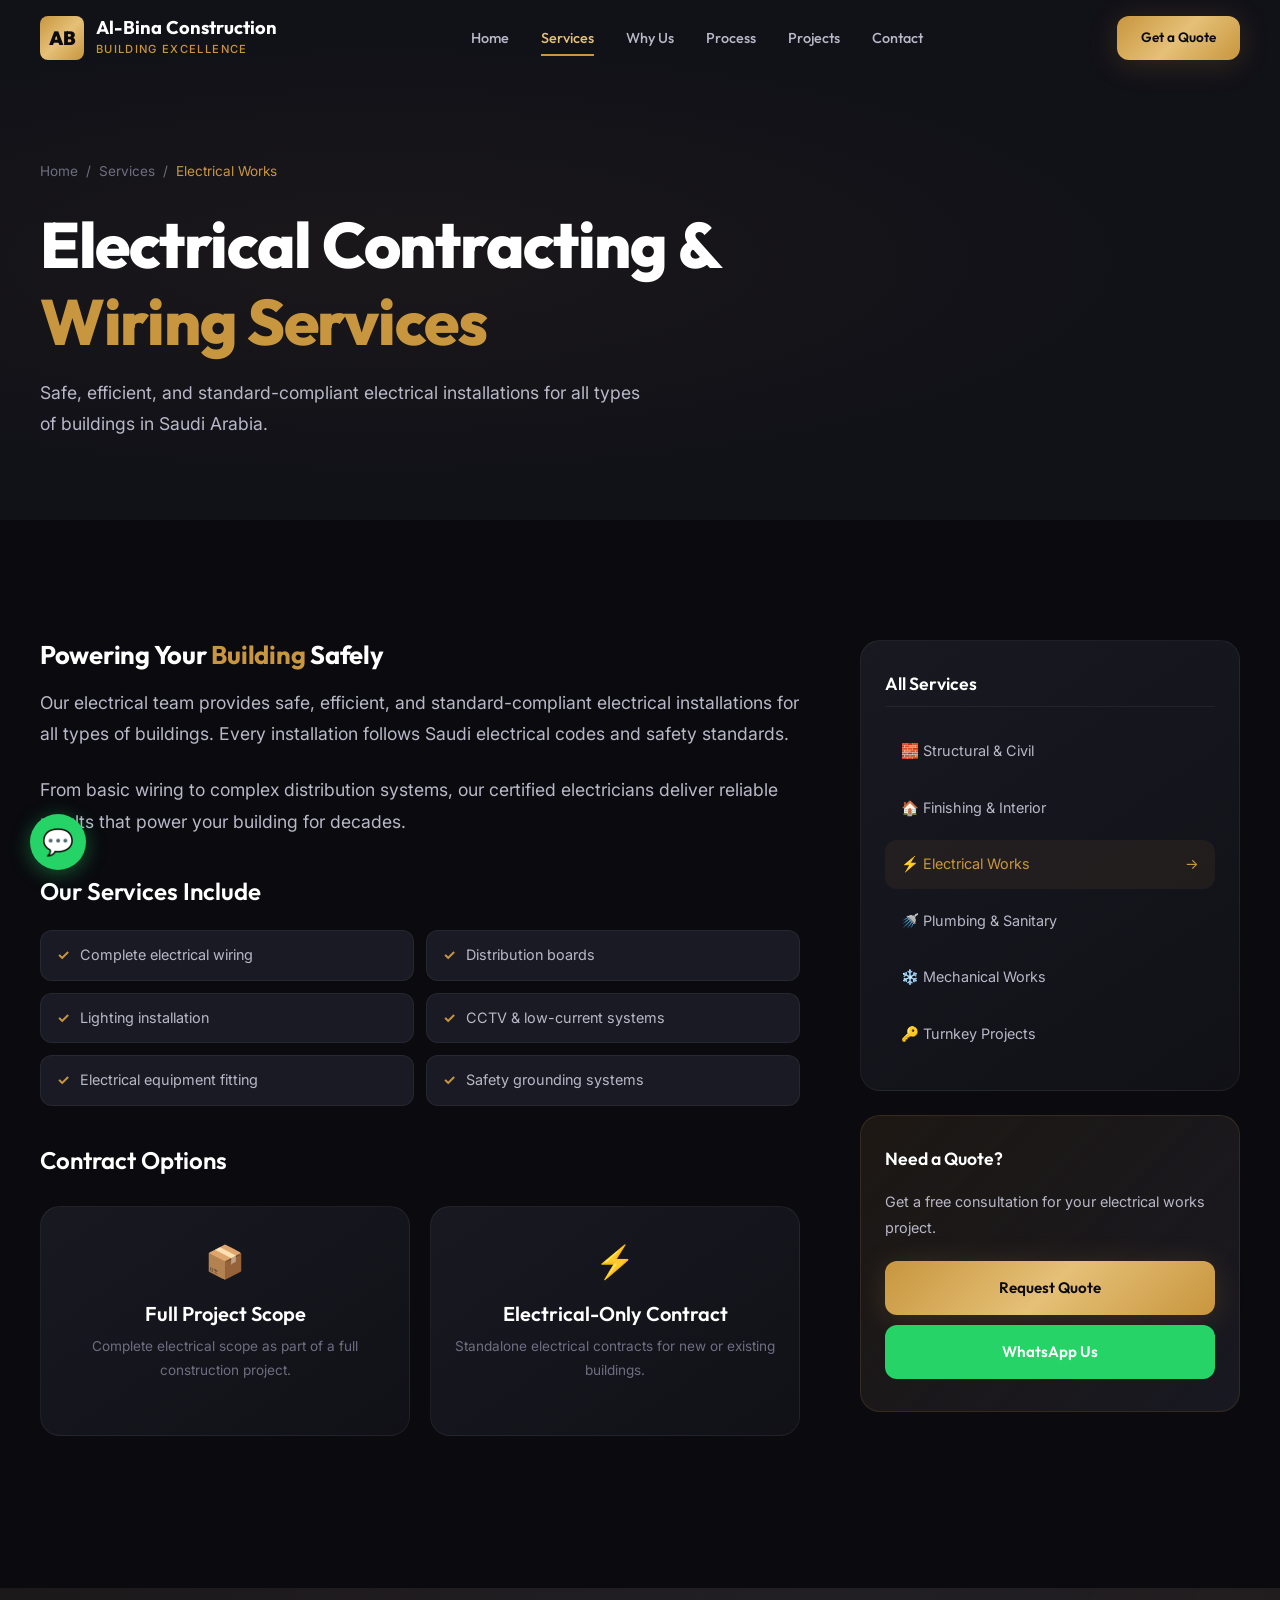
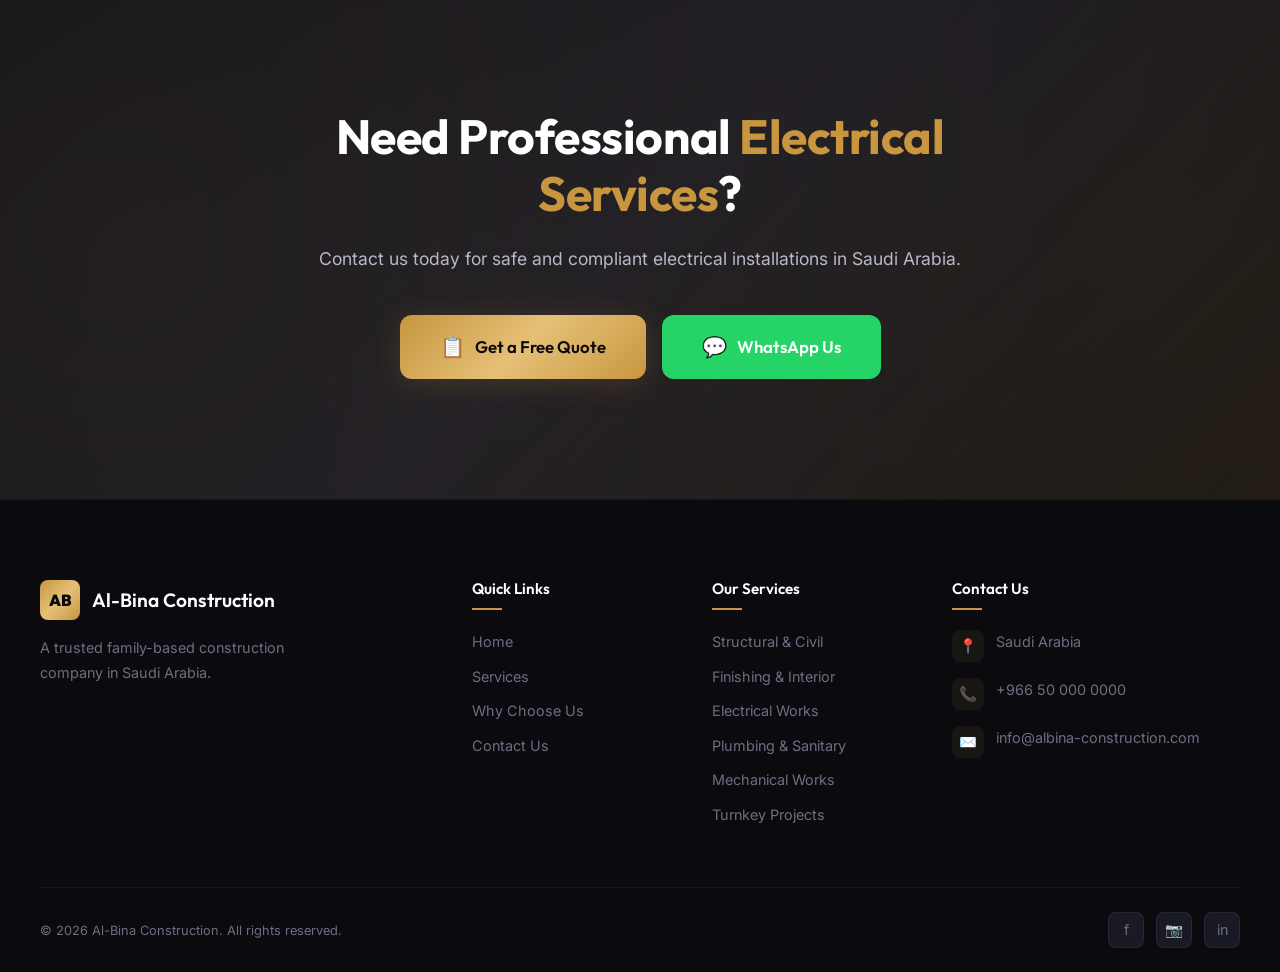
==== service-electrical.html @ f50bc5f5 "Initial commit: Al-Bina Construction website - Complete construction company website with landing pa" ====
<!DOCTYPE html>
<html lang="en">
<head>
  <meta charset="UTF-8">
  <meta name="viewport" content="width=device-width, initial-scale=1.0">
  <meta name="description" content="Professional electrical contracting and wiring services in Saudi Arabia — complete wiring, distribution boards, lighting, CCTV, and electrical equipment installation.">
  <title>Electrical Works | Al-Bina Construction — Saudi Arabia</title>
  <link rel="icon" type="image/svg+xml" href="data:image/svg+xml,%3Csvg xmlns='http://www.w3.org/2000/svg' viewBox='0 0 100 100'%3E%3Crect width='100' height='100' rx='20' fill='%23C8963E'/%3E%3Ctext x='50' y='68' font-family='Arial' font-size='55' font-weight='bold' text-anchor='middle' fill='%230A0A0F'%3EAB%3C/text%3E%3C/svg%3E">
  <link rel="stylesheet" href="css/style.css">
  <link rel="stylesheet" href="css/animations.css">
  <link rel="stylesheet" href="css/responsive.css">
</head>
<body>

  <div class="page-loader" id="pageLoader"><div class="loader-logo">AB</div></div>

  <nav class="navbar" id="navbar">
    <div class="container">
      <a href="index.html" class="navbar-brand">
        <div class="navbar-logo">AB</div>
        <div class="navbar-brand-text"><span class="navbar-brand-name">Al-Bina Construction</span><span class="navbar-brand-tagline">Building Excellence</span></div>
      </a>
      <div class="navbar-nav">
        <a href="index.html">Home</a><a href="services.html" class="active">Services</a><a href="index.html#why-us">Why Us</a>
        <a href="index.html#process">Process</a><a href="index.html#projects">Projects</a><a href="index.html#contact">Contact</a>
      </div>
      <div class="navbar-cta"><a href="index.html#contact" class="btn btn-primary btn-sm">Get a Quote</a></div>
      <button class="navbar-toggle" id="navToggle" aria-label="Toggle navigation"><span></span><span></span><span></span></button>
    </div>
  </nav>
  <div class="mobile-menu" id="mobileMenu">
    <a href="index.html">Home</a><a href="services.html">Services</a><a href="index.html#why-us">Why Us</a>
    <a href="index.html#process">Process</a><a href="index.html#projects">Projects</a><a href="index.html#contact">Contact</a>
  </div>

  <section class="page-hero">
    <div class="container">
      <div class="breadcrumb">
        <a href="index.html">Home</a><span>/</span><a href="services.html">Services</a><span>/</span>
        <span class="current">Electrical Works</span>
      </div>
      <h1>Electrical Contracting & <span class="text-gold">Wiring Services</span></h1>
      <p>Safe, efficient, and standard-compliant electrical installations for all types of buildings in Saudi Arabia.</p>
    </div>
  </section>

  <section class="service-detail">
    <div class="container">
      <div class="service-detail-grid">
        <div class="service-detail-content">
          <h2>Powering Your <span class="text-gold">Building</span> Safely</h2>
          <p>Our electrical team provides safe, efficient, and standard-compliant electrical installations for all types of buildings. Every installation follows Saudi electrical codes and safety standards.</p>
          <p>From basic wiring to complex distribution systems, our certified electricians deliver reliable results that power your building for decades.</p>

          <h3 style="margin-top: 40px; margin-bottom: 20px;">Our Services Include</h3>
          <div class="service-includes">
            <div class="service-include-item"><span class="check">✓</span> Complete electrical wiring</div>
            <div class="service-include-item"><span class="check">✓</span> Distribution boards</div>
            <div class="service-include-item"><span class="check">✓</span> Lighting installation</div>
            <div class="service-include-item"><span class="check">✓</span> CCTV & low-current systems</div>
            <div class="service-include-item"><span class="check">✓</span> Electrical equipment fitting</div>
            <div class="service-include-item"><span class="check">✓</span> Safety grounding systems</div>
          </div>

          <h3 style="margin-top: 40px; margin-bottom: 20px;">Contract Options</h3>
          <div class="contract-options">
            <div class="contract-option">
              <div class="icon">📦</div>
              <h4>Full Project Scope</h4>
              <p>Complete electrical scope as part of a full construction project.</p>
            </div>
            <div class="contract-option">
              <div class="icon">⚡</div>
              <h4>Electrical-Only Contract</h4>
              <p>Standalone electrical contracts for new or existing buildings.</p>
            </div>
          </div>
        </div>

        <aside class="service-sidebar">
          <div class="sidebar-card">
            <h3>All Services</h3>
            <div class="sidebar-services">
              <a href="service-structural.html" class="sidebar-service-link">🧱 Structural & Civil <span class="arrow">→</span></a>
              <a href="service-finishing.html" class="sidebar-service-link">🏠 Finishing & Interior <span class="arrow">→</span></a>
              <a href="service-electrical.html" class="sidebar-service-link active">⚡ Electrical Works <span class="arrow">→</span></a>
              <a href="service-plumbing.html" class="sidebar-service-link">🚿 Plumbing & Sanitary <span class="arrow">→</span></a>
              <a href="service-mechanical.html" class="sidebar-service-link">❄️ Mechanical Works <span class="arrow">→</span></a>
              <a href="service-turnkey.html" class="sidebar-service-link">🔑 Turnkey Projects <span class="arrow">→</span></a>
            </div>
          </div>
          <div class="sidebar-card" style="background: linear-gradient(135deg, rgba(200, 150, 62, 0.1), rgba(26, 26, 36, 0.9)); border-color: var(--border);">
            <h3 style="border: none; padding: 0;">Need a Quote?</h3>
            <p style="margin: 12px 0 20px; font-size: 0.9rem;">Get a free consultation for your electrical works project.</p>
            <a href="index.html#contact" class="btn btn-primary" style="width: 100%;">Request Quote</a>
            <a href="https://wa.me/966500000000" target="_blank" rel="noopener" class="btn btn-whatsapp" style="width: 100%; margin-top: 10px;">WhatsApp Us</a>
          </div>
        </aside>
      </div>
    </div>
  </section>

  <section class="cta-section">
    <div class="cta-bg"></div>
    <div class="container">
      <div class="cta-content">
        <h2>Need Professional <span class="text-gold">Electrical Services</span>?</h2>
        <p>Contact us today for safe and compliant electrical installations in Saudi Arabia.</p>
        <div class="cta-buttons">
          <a href="index.html#contact" class="btn btn-primary btn-lg"><span class="btn-icon">📋</span> Get a Free Quote</a>
          <a href="https://wa.me/966500000000" target="_blank" rel="noopener" class="btn btn-whatsapp btn-lg"><span class="btn-icon">💬</span> WhatsApp Us</a>
        </div>
      </div>
    </div>
  </section>

  <footer class="footer">
    <div class="container">
      <div class="footer-grid">
        <div class="footer-brand"><div class="footer-brand-name"><div class="footer-logo">AB</div><h3>Al-Bina Construction</h3></div><p>A trusted family-based construction company in Saudi Arabia.</p></div>
        <div><h4 class="footer-heading">Quick Links</h4><div class="footer-links"><a href="index.html">Home</a><a href="services.html">Services</a><a href="index.html#why-us">Why Choose Us</a><a href="index.html#contact">Contact Us</a></div></div>
        <div><h4 class="footer-heading">Our Services</h4><div class="footer-links"><a href="service-structural.html">Structural & Civil</a><a href="service-finishing.html">Finishing & Interior</a><a href="service-electrical.html">Electrical Works</a><a href="service-plumbing.html">Plumbing & Sanitary</a><a href="service-mechanical.html">Mechanical Works</a><a href="service-turnkey.html">Turnkey Projects</a></div></div>
        <div><h4 class="footer-heading">Contact Us</h4><div class="footer-contact"><div class="footer-contact-item"><div class="footer-contact-icon">📍</div><span>Saudi Arabia</span></div><div class="footer-contact-item"><div class="footer-contact-icon">📞</div><span>+966 50 000 0000</span></div><div class="footer-contact-item"><div class="footer-contact-icon">✉️</div><span>info@albina-construction.com</span></div></div></div>
      </div>
      <div class="footer-bottom"><p>&copy; <span class="current-year">2026</span> Al-Bina Construction. All rights reserved.</p><div class="footer-socials"><a href="#" class="footer-social">f</a><a href="#" class="footer-social">📷</a><a href="#" class="footer-social">in</a></div></div>
    </div>
  </footer>

  <a href="https://wa.me/966500000000" target="_blank" rel="noopener" class="whatsapp-float">💬</a>
  <button class="back-to-top" id="backToTop" aria-label="Back to top">↑</button>
  <script src="js/main.js"></script>
  <script src="js/animations.js"></script>
</body>
</html>
---- css/style.css ----
/* ============================================
   AL-BINA CONSTRUCTION — DESIGN SYSTEM
   Premium Dark Theme with Gold Accents
   ============================================ */

/* --- Google Fonts --- */
@import url('https://fonts.googleapis.com/css2?family=Inter:wght@300;400;500;600;700&family=Outfit:wght@400;500;600;700;800;900&display=swap');

/* --- CSS Custom Properties --- */
:root {
  /* Primary Colors */
  --primary: #C8963E;
  --primary-light: #E5C077;
  --primary-dark: #A67A2E;
  --primary-glow: rgba(200, 150, 62, 0.4);
  --primary-subtle: rgba(200, 150, 62, 0.08);

  /* Backgrounds */
  --bg-dark: #0A0A0F;
  --bg-section: #111118;
  --bg-card: #1A1A24;
  --bg-card-hover: #22222E;
  --bg-elevated: #1E1E2A;

  /* Text */
  --text-primary: #FFFFFF;
  --text-secondary: #B8B8C8;
  --text-muted: #6E6E82;

  /* Borders & Glass */
  --border: rgba(200, 150, 62, 0.15);
  --border-subtle: rgba(255, 255, 255, 0.06);
  --glass: rgba(26, 26, 36, 0.75);
  --glass-border: rgba(255, 255, 255, 0.08);

  /* Accents */
  --success: #4CAF50;
  --whatsapp: #25D366;
  --whatsapp-dark: #1DA851;

  /* Gradients */
  --gradient-gold: linear-gradient(135deg, #C8963E, #E5C077, #C8963E);
  --gradient-dark: linear-gradient(180deg, #0A0A0F 0%, #111118 100%);
  --gradient-hero: linear-gradient(135deg, rgba(10, 10, 15, 0.92) 0%, rgba(17, 17, 24, 0.85) 50%, rgba(200, 150, 62, 0.15) 100%);
  --gradient-cta: linear-gradient(135deg, #111118 0%, #1A1A24 50%, rgba(200, 150, 62, 0.1) 100%);
  --gradient-card: linear-gradient(145deg, rgba(26, 26, 36, 0.9) 0%, rgba(17, 17, 24, 0.9) 100%);

  /* Shadows */
  --shadow-sm: 0 2px 8px rgba(0, 0, 0, 0.3);
  --shadow-md: 0 4px 20px rgba(0, 0, 0, 0.4);
  --shadow-lg: 0 8px 40px rgba(0, 0, 0, 0.5);
  --shadow-gold: 0 4px 30px rgba(200, 150, 62, 0.2);
  --shadow-gold-lg: 0 8px 50px rgba(200, 150, 62, 0.3);

  /* Typography */
  --font-heading: 'Outfit', sans-serif;
  --font-body: 'Inter', sans-serif;

  /* Spacing */
  --section-padding: clamp(60px, 10vw, 120px);
  --container-max: 1280px;
  --container-padding: clamp(20px, 5vw, 40px);

  /* Border Radius */
  --radius-sm: 8px;
  --radius-md: 12px;
  --radius-lg: 20px;
  --radius-xl: 28px;
  --radius-full: 50%;

  /* Transitions */
  --transition-fast: 0.2s cubic-bezier(0.4, 0, 0.2, 1);
  --transition-base: 0.3s cubic-bezier(0.4, 0, 0.2, 1);
  --transition-slow: 0.5s cubic-bezier(0.4, 0, 0.2, 1);
  --transition-spring: 0.6s cubic-bezier(0.34, 1.56, 0.64, 1);
}

/* --- Reset & Base --- */
*,
*::before,
*::after {
  margin: 0;
  padding: 0;
  box-sizing: border-box;
}

html {
  scroll-behavior: smooth;
  font-size: 16px;
  -webkit-font-smoothing: antialiased;
  -moz-osx-font-smoothing: grayscale;
}

body {
  font-family: var(--font-body);
  background: var(--bg-dark);
  color: var(--text-secondary);
  line-height: 1.7;
  overflow-x: hidden;
  min-height: 100vh;
}

/* Scrollbar Styling */
::-webkit-scrollbar {
  width: 8px;
}

::-webkit-scrollbar-track {
  background: var(--bg-dark);
}

::-webkit-scrollbar-thumb {
  background: var(--primary-dark);
  border-radius: 4px;
}

::-webkit-scrollbar-thumb:hover {
  background: var(--primary);
}

img {
  max-width: 100%;
  height: auto;
  display: block;
}

a {
  text-decoration: none;
  color: inherit;
  transition: color var(--transition-fast);
}

ul,
ol {
  list-style: none;
}

/* --- Container --- */
.container {
  max-width: var(--container-max);
  margin: 0 auto;
  padding: 0 var(--container-padding);
}

/* --- Typography --- */
h1,
h2,
h3,
h4,
h5,
h6 {
  font-family: var(--font-heading);
  color: var(--text-primary);
  line-height: 1.2;
  font-weight: 700;
}

h1 {
  font-size: clamp(2.2rem, 5vw, 4rem);
  font-weight: 800;
  letter-spacing: -0.02em;
}

h2 {
  font-size: clamp(1.8rem, 4vw, 3rem);
  font-weight: 700;
  letter-spacing: -0.01em;
}

h3 {
  font-size: clamp(1.2rem, 2.5vw, 1.5rem);
  font-weight: 600;
}

h4 {
  font-size: clamp(1rem, 2vw, 1.25rem);
  font-weight: 600;
}

p {
  font-size: clamp(0.95rem, 1.5vw, 1.1rem);
  line-height: 1.8;
  color: var(--text-secondary);
}

.text-gold {
  color: var(--primary);
}

.text-gradient {
  background: var(--gradient-gold);
  -webkit-background-clip: text;
  -webkit-text-fill-color: transparent;
  background-clip: text;
}

/* --- Section Base --- */
.section {
  padding: var(--section-padding) 0;
  position: relative;
  overflow: hidden;
}

.section--alt {
  background: var(--bg-section);
}

.section-header {
  text-align: center;
  margin-bottom: clamp(40px, 6vw, 80px);
}

.section-header h2 {
  margin-bottom: 16px;
  position: relative;
  display: inline-block;
}

.section-header h2::after {
  content: '';
  position: absolute;
  bottom: -12px;
  left: 50%;
  transform: translateX(-50%);
  width: 60px;
  height: 3px;
  background: var(--gradient-gold);
  border-radius: 2px;
}

.section-header p {
  max-width: 700px;
  margin: 24px auto 0;
}

.section-label {
  display: inline-flex;
  align-items: center;
  gap: 8px;
  font-family: var(--font-heading);
  font-size: 0.85rem;
  font-weight: 600;
  color: var(--primary);
  text-transform: uppercase;
  letter-spacing: 0.15em;
  margin-bottom: 16px;
}

.section-label::before {
  content: '';
  width: 30px;
  height: 2px;
  background: var(--primary);
}

/* ============================================
   NAVIGATION
   ============================================ */
.navbar {
  position: fixed;
  top: 0;
  left: 0;
  width: 100%;
  z-index: 1000;
  padding: 16px 0;
  transition: all var(--transition-base);
}

.navbar.scrolled {
  background: var(--glass);
  backdrop-filter: blur(20px);
  -webkit-backdrop-filter: blur(20px);
  border-bottom: 1px solid var(--glass-border);
  padding: 10px 0;
  box-shadow: var(--shadow-md);
}

.navbar .container {
  display: flex;
  align-items: center;
  justify-content: space-between;
}

.navbar-brand {
  display: flex;
  align-items: center;
  gap: 12px;
  z-index: 1001;
}

.navbar-logo {
  width: 44px;
  height: 44px;
  background: var(--gradient-gold);
  border-radius: var(--radius-sm);
  display: flex;
  align-items: center;
  justify-content: center;
  font-family: var(--font-heading);
  font-weight: 900;
  font-size: 1.2rem;
  color: var(--bg-dark);
}

.navbar-brand-text {
  display: flex;
  flex-direction: column;
}

.navbar-brand-name {
  font-family: var(--font-heading);
  font-size: 1.15rem;
  font-weight: 700;
  color: var(--text-primary);
  line-height: 1.2;
}

.navbar-brand-tagline {
  font-size: 0.7rem;
  color: var(--primary);
  text-transform: uppercase;
  letter-spacing: 0.12em;
  font-weight: 500;
}

.navbar-nav {
  display: flex;
  align-items: center;
  gap: 32px;
}

.navbar-nav a {
  font-family: var(--font-heading);
  font-size: 0.9rem;
  font-weight: 500;
  color: var(--text-secondary);
  position: relative;
  padding: 4px 0;
  transition: color var(--transition-fast);
}

.navbar-nav a:hover,
.navbar-nav a.active {
  color: var(--primary-light);
}

.navbar-nav a::after {
  content: '';
  position: absolute;
  bottom: -2px;
  left: 0;
  width: 0;
  height: 2px;
  background: var(--primary);
  transition: width var(--transition-base);
}

.navbar-nav a:hover::after,
.navbar-nav a.active::after {
  width: 100%;
}

.navbar-cta {
  display: flex;
  align-items: center;
  gap: 12px;
}

/* Hamburger */
.navbar-toggle {
  display: none;
  flex-direction: column;
  gap: 5px;
  cursor: pointer;
  z-index: 1001;
  background: none;
  border: none;
  padding: 8px;
}

.navbar-toggle span {
  width: 26px;
  height: 2px;
  background: var(--text-primary);
  border-radius: 2px;
  transition: all var(--transition-base);
  display: block;
}

.navbar-toggle.active span:nth-child(1) {
  transform: rotate(45deg) translate(5px, 5px);
}

.navbar-toggle.active span:nth-child(2) {
  opacity: 0;
}

.navbar-toggle.active span:nth-child(3) {
  transform: rotate(-45deg) translate(5px, -5px);
}

/* Mobile Menu */
.mobile-menu {
  display: none;
  position: fixed;
  top: 0;
  left: 0;
  width: 100%;
  height: 100vh;
  background: rgba(10, 10, 15, 0.97);
  backdrop-filter: blur(20px);
  z-index: 999;
  flex-direction: column;
  align-items: center;
  justify-content: center;
  gap: 32px;
  opacity: 0;
  pointer-events: none;
  transition: opacity var(--transition-base);
}

.mobile-menu.active {
  display: flex;
  opacity: 1;
  pointer-events: all;
}

.mobile-menu a {
  font-family: var(--font-heading);
  font-size: 1.5rem;
  font-weight: 600;
  color: var(--text-secondary);
  transition: color var(--transition-fast);
}

.mobile-menu a:hover {
  color: var(--primary);
}

/* ============================================
   BUTTONS
   ============================================ */
.btn {
  display: inline-flex;
  align-items: center;
  justify-content: center;
  gap: 10px;
  padding: 14px 32px;
  border-radius: var(--radius-md);
  font-family: var(--font-heading);
  font-size: 0.95rem;
  font-weight: 600;
  cursor: pointer;
  border: none;
  transition: all var(--transition-base);
  position: relative;
  overflow: hidden;
  white-space: nowrap;
}

.btn::before {
  content: '';
  position: absolute;
  top: 0;
  left: -100%;
  width: 100%;
  height: 100%;
  background: linear-gradient(90deg, transparent, rgba(255, 255, 255, 0.1), transparent);
  transition: left 0.5s;
}

.btn:hover::before {
  left: 100%;
}

.btn-primary {
  background: var(--gradient-gold);
  color: var(--bg-dark);
  box-shadow: var(--shadow-gold);
}

.btn-primary:hover {
  transform: translateY(-2px);
  box-shadow: var(--shadow-gold-lg);
}

.btn-outline {
  background: transparent;
  color: var(--primary);
  border: 2px solid var(--primary);
}

.btn-outline:hover {
  background: var(--primary-subtle);
  transform: translateY(-2px);
  box-shadow: var(--shadow-gold);
}

.btn-whatsapp {
  background: var(--whatsapp);
  color: #fff;
}

.btn-whatsapp:hover {
  background: var(--whatsapp-dark);
  transform: translateY(-2px);
  box-shadow: 0 4px 30px rgba(37, 211, 102, 0.3);
}

.btn-sm {
  padding: 10px 24px;
  font-size: 0.85rem;
}

.btn-lg {
  padding: 18px 40px;
  font-size: 1.05rem;
}

.btn-icon {
  font-size: 1.2em;
  line-height: 1;
}

/* ============================================
   HERO SECTION
   ============================================ */
.hero {
  min-height: 100vh;
  display: flex;
  align-items: center;
  position: relative;
  overflow: hidden;
  padding: 120px 0 80px;
}

.hero-bg {
  position: absolute;
  top: 0;
  left: 0;
  width: 100%;
  height: 100%;
  z-index: 0;
}

.hero-bg img {
  width: 100%;
  height: 100%;
  object-fit: cover;
  filter: brightness(0.3);
}

.hero-overlay {
  position: absolute;
  top: 0;
  left: 0;
  width: 100%;
  height: 100%;
  background: var(--gradient-hero);
  z-index: 1;
}

.hero-grain {
  position: absolute;
  top: 0;
  left: 0;
  width: 100%;
  height: 100%;
  background-image: url("data:image/svg+xml,%3Csvg viewBox='0 0 256 256' xmlns='http://www.w3.org/2000/svg'%3E%3Cfilter id='noiseFilter'%3E%3CfeTurbulence type='fractalNoise' baseFrequency='0.9' numOctaves='4' stitchTiles='stitch'/%3E%3C/filter%3E%3Crect width='100%25' height='100%25' filter='url(%23noiseFilter)' opacity='0.03'/%3E%3C/svg%3E");
  z-index: 2;
  pointer-events: none;
}

.hero-content {
  position: relative;
  z-index: 3;
  max-width: 800px;
}

.hero-label {
  display: inline-flex;
  align-items: center;
  gap: 10px;
  padding: 10px 20px;
  background: var(--primary-subtle);
  border: 1px solid var(--border);
  border-radius: var(--radius-xl);
  font-size: 0.85rem;
  color: var(--primary-light);
  font-weight: 500;
  margin-bottom: 28px;
}

.hero-label .dot {
  width: 8px;
  height: 8px;
  background: var(--primary);
  border-radius: var(--radius-full);
  animation: pulse-dot 2s infinite;
}

.hero h1 {
  margin-bottom: 20px;
  line-height: 1.15;
}

.hero h1 .highlight {
  color: var(--primary);
  position: relative;
}

.hero-subtitle {
  font-size: clamp(1.05rem, 2vw, 1.25rem);
  color: var(--text-secondary);
  margin-bottom: 12px;
  font-weight: 500;
  line-height: 1.6;
}

.hero-description {
  font-size: clamp(0.9rem, 1.5vw, 1rem);
  color: var(--text-muted);
  margin-bottom: 40px;
  max-width: 650px;
  line-height: 1.8;
}

.hero-buttons {
  display: flex;
  align-items: center;
  gap: 16px;
  flex-wrap: wrap;
}

.hero-scroll {
  position: absolute;
  bottom: 40px;
  left: 50%;
  transform: translateX(-50%);
  z-index: 3;
  display: flex;
  flex-direction: column;
  align-items: center;
  gap: 8px;
  color: var(--text-muted);
  font-size: 0.75rem;
  letter-spacing: 0.15em;
  text-transform: uppercase;
  animation: float 3s ease-in-out infinite;
}

.hero-scroll-line {
  width: 1px;
  height: 40px;
  background: linear-gradient(to bottom, var(--primary), transparent);
  animation: scroll-line 2s ease-in-out infinite;
}

/* Floating shapes */
.hero-shapes {
  position: absolute;
  top: 0;
  left: 0;
  width: 100%;
  height: 100%;
  z-index: 2;
  pointer-events: none;
  overflow: hidden;
}

.hero-shape {
  position: absolute;
  border: 1px solid rgba(200, 150, 62, 0.1);
  border-radius: var(--radius-sm);
}

.hero-shape:nth-child(1) {
  width: 80px;
  height: 80px;
  top: 15%;
  right: 10%;
  animation: float-rotate 15s linear infinite;
}

.hero-shape:nth-child(2) {
  width: 120px;
  height: 120px;
  bottom: 20%;
  right: 25%;
  animation: float-rotate 20s linear infinite reverse;
}

.hero-shape:nth-child(3) {
  width: 50px;
  height: 50px;
  top: 40%;
  right: 5%;
  animation: float-rotate 12s linear infinite;
}

/* ============================================
   TRUST HIGHLIGHTS
   ============================================ */
.trust-bar {
  background: var(--bg-section);
  border-top: 1px solid var(--border-subtle);
  border-bottom: 1px solid var(--border-subtle);
  padding: 48px 0;
  position: relative;
  overflow: hidden;
}

.trust-bar::before {
  content: '';
  position: absolute;
  top: 0;
  left: 0;
  width: 100%;
  height: 100%;
  background: radial-gradient(ellipse at center, rgba(200, 150, 62, 0.03) 0%, transparent 70%);
}

.trust-grid {
  display: grid;
  grid-template-columns: repeat(5, 1fr);
  gap: 24px;
  position: relative;
}

.trust-item {
  display: flex;
  flex-direction: column;
  align-items: center;
  text-align: center;
  gap: 12px;
  padding: 20px 12px;
  border-radius: var(--radius-md);
  transition: all var(--transition-base);
}

.trust-item:hover {
  background: var(--primary-subtle);
}

.trust-icon {
  width: 48px;
  height: 48px;
  display: flex;
  align-items: center;
  justify-content: center;
  background: var(--primary-subtle);
  border: 1px solid var(--border);
  border-radius: var(--radius-md);
  color: var(--primary);
  font-size: 1.3rem;
  transition: all var(--transition-base);
}

.trust-item:hover .trust-icon {
  background: var(--primary);
  color: var(--bg-dark);
  transform: scale(1.1);
  box-shadow: var(--shadow-gold);
}

.trust-text {
  font-size: 0.85rem;
  font-weight: 500;
  color: var(--text-secondary);
  line-height: 1.4;
}

/* ============================================
   SERVICES SECTION
   ============================================ */
.services-grid {
  display: grid;
  grid-template-columns: repeat(3, 1fr);
  gap: 24px;
}

.service-card {
  background: var(--gradient-card);
  border: 1px solid var(--border-subtle);
  border-radius: var(--radius-lg);
  padding: 36px 28px;
  position: relative;
  overflow: hidden;
  transition: all var(--transition-base);
  cursor: pointer;
  text-decoration: none;
  display: block;
}

.service-card::before {
  content: '';
  position: absolute;
  top: 0;
  left: 0;
  width: 100%;
  height: 3px;
  background: var(--gradient-gold);
  transform: scaleX(0);
  transform-origin: left;
  transition: transform var(--transition-slow);
}

.service-card:hover::before {
  transform: scaleX(1);
}

.service-card:hover {
  border-color: var(--border);
  transform: translateY(-6px);
  box-shadow: var(--shadow-lg);
}

.service-card-icon {
  width: 60px;
  height: 60px;
  display: flex;
  align-items: center;
  justify-content: center;
  background: var(--primary-subtle);
  border: 1px solid var(--border);
  border-radius: var(--radius-md);
  font-size: 1.6rem;
  margin-bottom: 20px;
  transition: all var(--transition-base);
}

.service-card:hover .service-card-icon {
  background: var(--primary);
  border-color: var(--primary);
  transform: scale(1.05) rotate(5deg);
  box-shadow: var(--shadow-gold);
}

.service-card h3 {
  margin-bottom: 12px;
  transition: color var(--transition-fast);
}

.service-card:hover h3 {
  color: var(--primary-light);
}

.service-card p {
  font-size: 0.9rem;
  color: var(--text-muted);
  line-height: 1.7;
}

.service-card-arrow {
  display: flex;
  align-items: center;
  gap: 8px;
  margin-top: 20px;
  font-size: 0.85rem;
  font-weight: 600;
  color: var(--primary);
  opacity: 0;
  transform: translateX(-10px);
  transition: all var(--transition-base);
}

.service-card:hover .service-card-arrow {
  opacity: 1;
  transform: translateX(0);
}

.services-cta {
  text-align: center;
  margin-top: 48px;
}

/* ============================================
   WHY CHOOSE US
   ============================================ */
.why-choose {
  display: grid;
  grid-template-columns: 1fr 1fr;
  gap: 80px;
  align-items: center;
}

.why-choose-content {
  position: relative;
}

.why-choose-list {
  display: flex;
  flex-direction: column;
  gap: 20px;
  margin-top: 32px;
}

.why-choose-item {
  display: flex;
  align-items: flex-start;
  gap: 16px;
  padding: 16px 20px;
  background: var(--bg-card);
  border: 1px solid var(--border-subtle);
  border-radius: var(--radius-md);
  transition: all var(--transition-base);
}

.why-choose-item:hover {
  border-color: var(--border);
  background: var(--bg-card-hover);
  transform: translateX(8px);
}

.why-choose-check {
  width: 28px;
  height: 28px;
  min-width: 28px;
  display: flex;
  align-items: center;
  justify-content: center;
  background: rgba(200, 150, 62, 0.12);
  border-radius: var(--radius-full);
  color: var(--primary);
  font-size: 0.85rem;
  margin-top: 2px;
}

.why-choose-item p {
  font-size: 0.95rem;
  color: var(--text-secondary);
  font-weight: 500;
}

/* Stats */
.why-choose-stats {
  display: grid;
  grid-template-columns: repeat(2, 1fr);
  gap: 20px;
  position: relative;
}

.stat-card {
  background: var(--gradient-card);
  border: 1px solid var(--border-subtle);
  border-radius: var(--radius-lg);
  padding: 32px 24px;
  text-align: center;
  transition: all var(--transition-base);
}

.stat-card:hover {
  border-color: var(--border);
  transform: translateY(-4px);
  box-shadow: var(--shadow-gold);
}

.stat-number {
  font-family: var(--font-heading);
  font-size: clamp(2rem, 4vw, 3rem);
  font-weight: 800;
  color: var(--primary);
  line-height: 1;
  margin-bottom: 8px;
}

.stat-label {
  font-size: 0.85rem;
  color: var(--text-muted);
  font-weight: 500;
}

/* ============================================
   PROCESS SECTION
   ============================================ */
.process-timeline {
  display: grid;
  grid-template-columns: repeat(6, 1fr);
  gap: 0;
  position: relative;
  padding: 20px 0;
}

.process-timeline::before {
  content: '';
  position: absolute;
  top: 50px;
  left: calc(100% / 12);
  right: calc(100% / 12);
  height: 2px;
  background: var(--border-subtle);
  z-index: 0;
}

.process-step {
  display: flex;
  flex-direction: column;
  align-items: center;
  text-align: center;
  position: relative;
  z-index: 1;
  padding: 0 8px;
}

.process-step-number {
  width: 56px;
  height: 56px;
  display: flex;
  align-items: center;
  justify-content: center;
  background: var(--bg-card);
  border: 2px solid var(--border-subtle);
  border-radius: var(--radius-full);
  font-family: var(--font-heading);
  font-size: 1.1rem;
  font-weight: 700;
  color: var(--text-muted);
  margin-bottom: 16px;
  transition: all var(--transition-slow);
}

.process-step.active .process-step-number,
.process-step:hover .process-step-number {
  background: var(--primary);
  border-color: var(--primary);
  color: var(--bg-dark);
  box-shadow: var(--shadow-gold);
  transform: scale(1.1);
}

.process-step-icon {
  font-size: 1.4rem;
  margin-bottom: 12px;
  opacity: 0.6;
  transition: opacity var(--transition-base);
}

.process-step:hover .process-step-icon {
  opacity: 1;
}

.process-step h4 {
  font-size: 0.85rem;
  margin-bottom: 8px;
  line-height: 1.3;
}

.process-step p {
  font-size: 0.78rem;
  color: var(--text-muted);
  line-height: 1.5;
}

/* ============================================
   PROJECTS SECTION
   ============================================ */
.projects-grid {
  display: grid;
  grid-template-columns: repeat(3, 1fr);
  gap: 20px;
}

.project-card {
  position: relative;
  border-radius: var(--radius-lg);
  overflow: hidden;
  aspect-ratio: 4/3;
  cursor: pointer;
  group: true;
}

.project-card img {
  width: 100%;
  height: 100%;
  object-fit: cover;
  transition: transform var(--transition-slow);
}

.project-card:hover img {
  transform: scale(1.08);
}

.project-overlay {
  position: absolute;
  bottom: 0;
  left: 0;
  width: 100%;
  padding: 32px 24px 24px;
  background: linear-gradient(to top, rgba(10, 10, 15, 0.95) 0%, rgba(10, 10, 15, 0.6) 60%, transparent 100%);
  transform: translateY(20px);
  opacity: 0;
  transition: all var(--transition-base);
}

.project-card:hover .project-overlay {
  transform: translateY(0);
  opacity: 1;
}

.project-overlay h4 {
  font-size: 1rem;
  margin-bottom: 4px;
}

.project-overlay span {
  font-size: 0.8rem;
  color: var(--primary);
  font-weight: 500;
}

.project-card::after {
  content: '';
  position: absolute;
  top: 0;
  left: 0;
  width: 100%;
  height: 100%;
  border: 1px solid transparent;
  border-radius: var(--radius-lg);
  transition: border-color var(--transition-base);
}

.project-card:hover::after {
  border-color: var(--border);
}

.projects-cta {
  text-align: center;
  margin-top: 48px;
}

/* ============================================
   SAFETY SECTION
   ============================================ */
.safety-section {
  position: relative;
  background: var(--bg-section);
}

.safety-content {
  display: grid;
  grid-template-columns: 1fr 1fr;
  gap: 60px;
  align-items: center;
}

.safety-text h2 {
  margin-bottom: 20px;
}

.safety-text p {
  margin-bottom: 32px;
}

.safety-features {
  display: flex;
  flex-direction: column;
  gap: 16px;
}

.safety-feature {
  display: flex;
  align-items: center;
  gap: 14px;
  padding: 12px 16px;
  background: var(--bg-card);
  border-radius: var(--radius-md);
  border: 1px solid var(--border-subtle);
  transition: all var(--transition-base);
}

.safety-feature:hover {
  border-color: var(--border);
  transform: translateX(6px);
}

.safety-feature-icon {
  width: 36px;
  height: 36px;
  min-width: 36px;
  display: flex;
  align-items: center;
  justify-content: center;
  background: rgba(76, 175, 80, 0.12);
  border-radius: var(--radius-sm);
  color: var(--success);
  font-size: 1rem;
}

.safety-feature span {
  font-size: 0.9rem;
  font-weight: 500;
  color: var(--text-secondary);
}

.safety-image {
  border-radius: var(--radius-lg);
  overflow: hidden;
  position: relative;
}

.safety-image img {
  width: 100%;
  height: 100%;
  object-fit: cover;
  border-radius: var(--radius-lg);
}

.safety-image::after {
  content: '';
  position: absolute;
  top: 0;
  left: 0;
  width: 100%;
  height: 100%;
  border: 1px solid var(--border);
  border-radius: var(--radius-lg);
}

/* ============================================
   CTA SECTION
   ============================================ */
.cta-section {
  position: relative;
  padding: var(--section-padding) 0;
  overflow: hidden;
}

.cta-bg {
  position: absolute;
  top: 0;
  left: 0;
  width: 100%;
  height: 100%;
  background: var(--gradient-cta);
}

.cta-bg::before {
  content: '';
  position: absolute;
  top: -50%;
  left: -50%;
  width: 200%;
  height: 200%;
  background: radial-gradient(circle at 30% 50%, rgba(200, 150, 62, 0.08) 0%, transparent 50%),
    radial-gradient(circle at 70% 50%, rgba(200, 150, 62, 0.05) 0%, transparent 50%);
  animation: cta-glow 8s ease-in-out infinite alternate;
}

.cta-content {
  position: relative;
  z-index: 1;
  text-align: center;
  max-width: 700px;
  margin: 0 auto;
}

.cta-content h2 {
  margin-bottom: 20px;
}

.cta-content p {
  margin-bottom: 40px;
}

.cta-buttons {
  display: flex;
  align-items: center;
  justify-content: center;
  gap: 16px;
  flex-wrap: wrap;
}

/* ============================================
   FOOTER
   ============================================ */
.footer {
  background: var(--bg-dark);
  border-top: 1px solid var(--border-subtle);
  padding: 80px 0 0;
}

.footer-grid {
  display: grid;
  grid-template-columns: 2fr 1fr 1fr 1.5fr;
  gap: 48px;
  margin-bottom: 60px;
}

.footer-brand {
  display: flex;
  flex-direction: column;
  gap: 16px;
}

.footer-brand-name {
  display: flex;
  align-items: center;
  gap: 12px;
}

.footer-logo {
  width: 40px;
  height: 40px;
  background: var(--gradient-gold);
  border-radius: var(--radius-sm);
  display: flex;
  align-items: center;
  justify-content: center;
  font-family: var(--font-heading);
  font-weight: 900;
  font-size: 1rem;
  color: var(--bg-dark);
}

.footer-brand-name h3 {
  font-size: 1.2rem;
}

.footer-brand p {
  font-size: 0.9rem;
  color: var(--text-muted);
  line-height: 1.7;
  max-width: 300px;
}

.footer-heading {
  font-family: var(--font-heading);
  font-size: 0.95rem;
  font-weight: 600;
  color: var(--text-primary);
  margin-bottom: 20px;
  position: relative;
  padding-bottom: 12px;
}

.footer-heading::after {
  content: '';
  position: absolute;
  bottom: 0;
  left: 0;
  width: 30px;
  height: 2px;
  background: var(--primary);
}

.footer-links {
  display: flex;
  flex-direction: column;
  gap: 10px;
}

.footer-links a {
  font-size: 0.9rem;
  color: var(--text-muted);
  transition: all var(--transition-fast);
  display: inline-flex;
  align-items: center;
  gap: 8px;
}

.footer-links a:hover {
  color: var(--primary);
  transform: translateX(4px);
}

.footer-contact {
  display: flex;
  flex-direction: column;
  gap: 16px;
}

.footer-contact-item {
  display: flex;
  align-items: flex-start;
  gap: 12px;
  font-size: 0.9rem;
  color: var(--text-muted);
}

.footer-contact-icon {
  width: 32px;
  height: 32px;
  min-width: 32px;
  display: flex;
  align-items: center;
  justify-content: center;
  background: var(--primary-subtle);
  border-radius: var(--radius-sm);
  color: var(--primary);
  font-size: 0.9rem;
}

.footer-bottom {
  border-top: 1px solid var(--border-subtle);
  padding: 24px 0;
  display: flex;
  align-items: center;
  justify-content: space-between;
}

.footer-bottom p {
  font-size: 0.8rem;
  color: var(--text-muted);
}

.footer-socials {
  display: flex;
  gap: 12px;
}

.footer-social {
  width: 36px;
  height: 36px;
  display: flex;
  align-items: center;
  justify-content: center;
  background: var(--bg-card);
  border: 1px solid var(--border-subtle);
  border-radius: var(--radius-sm);
  color: var(--text-muted);
  font-size: 0.9rem;
  transition: all var(--transition-base);
}

.footer-social:hover {
  background: var(--primary);
  color: var(--bg-dark);
  border-color: var(--primary);
  transform: translateY(-2px);
}

/* Back to top */
.back-to-top {
  position: fixed;
  bottom: 30px;
  right: 30px;
  width: 48px;
  height: 48px;
  display: flex;
  align-items: center;
  justify-content: center;
  background: var(--primary);
  color: var(--bg-dark);
  border: none;
  border-radius: var(--radius-full);
  cursor: pointer;
  opacity: 0;
  visibility: hidden;
  transform: translateY(20px);
  transition: all var(--transition-base);
  box-shadow: var(--shadow-gold);
  z-index: 999;
  font-size: 1.2rem;
}

.back-to-top.visible {
  opacity: 1;
  visibility: visible;
  transform: translateY(0);
}

.back-to-top:hover {
  transform: translateY(-4px);
  box-shadow: var(--shadow-gold-lg);
}

/* ============================================
   SERVICE PAGE SPECIFIC
   ============================================ */
.page-hero {
  padding: 160px 0 80px;
  background: var(--bg-section);
  position: relative;
  overflow: hidden;
}

.page-hero::before {
  content: '';
  position: absolute;
  top: 0;
  left: 0;
  width: 100%;
  height: 100%;
  background: radial-gradient(ellipse at 30% 50%, rgba(200, 150, 62, 0.05) 0%, transparent 60%);
}

.page-hero .container {
  position: relative;
  z-index: 1;
}

.page-hero h1 {
  max-width: 700px;
  margin-bottom: 16px;
}

.page-hero p {
  max-width: 600px;
}

.breadcrumb {
  display: flex;
  align-items: center;
  gap: 8px;
  margin-bottom: 24px;
  font-size: 0.85rem;
}

.breadcrumb a {
  color: var(--text-muted);
}

.breadcrumb a:hover {
  color: var(--primary);
}

.breadcrumb span {
  color: var(--text-muted);
}

.breadcrumb .current {
  color: var(--primary);
}

/* Service Detail Content */
.service-detail {
  padding: var(--section-padding) 0;
}

.service-detail-grid {
  display: grid;
  grid-template-columns: 2fr 1fr;
  gap: 60px;
}

.service-detail-content h2 {
  font-size: 1.6rem;
  margin-bottom: 16px;
}

.service-detail-content p {
  margin-bottom: 24px;
}

.service-includes {
  display: grid;
  grid-template-columns: 1fr 1fr;
  gap: 12px;
  margin: 24px 0;
}

.service-include-item {
  display: flex;
  align-items: center;
  gap: 10px;
  padding: 12px 16px;
  background: var(--bg-card);
  border-radius: var(--radius-md);
  border: 1px solid var(--border-subtle);
  font-size: 0.9rem;
  color: var(--text-secondary);
  transition: all var(--transition-base);
}

.service-include-item:hover {
  border-color: var(--border);
  transform: translateX(4px);
}

.service-include-item .check {
  color: var(--primary);
  font-weight: 700;
}

/* Contract Options */
.contract-options {
  display: grid;
  grid-template-columns: 1fr 1fr;
  gap: 20px;
  margin: 32px 0;
}

.contract-option {
  padding: 28px 24px;
  background: var(--gradient-card);
  border: 1px solid var(--border-subtle);
  border-radius: var(--radius-lg);
  text-align: center;
  transition: all var(--transition-base);
}

.contract-option:hover {
  border-color: var(--border);
  transform: translateY(-4px);
  box-shadow: var(--shadow-gold);
}

.contract-option .icon {
  font-size: 2rem;
  margin-bottom: 12px;
}

.contract-option h4 {
  margin-bottom: 8px;
}

.contract-option p {
  font-size: 0.85rem;
  color: var(--text-muted);
}

/* Sidebar */
.service-sidebar {
  position: sticky;
  top: 100px;
}

.sidebar-card {
  background: var(--gradient-card);
  border: 1px solid var(--border-subtle);
  border-radius: var(--radius-lg);
  padding: 32px 24px;
  margin-bottom: 24px;
}

.sidebar-card h3 {
  font-size: 1.1rem;
  margin-bottom: 20px;
  padding-bottom: 12px;
  border-bottom: 1px solid var(--border-subtle);
}

.sidebar-services {
  display: flex;
  flex-direction: column;
  gap: 8px;
}

.sidebar-service-link {
  display: flex;
  align-items: center;
  gap: 10px;
  padding: 12px 16px;
  border-radius: var(--radius-md);
  font-size: 0.9rem;
  color: var(--text-secondary);
  transition: all var(--transition-fast);
}

.sidebar-service-link:hover,
.sidebar-service-link.active {
  background: var(--primary-subtle);
  color: var(--primary);
}

.sidebar-service-link .arrow {
  margin-left: auto;
  opacity: 0;
  transition: opacity var(--transition-fast);
}

.sidebar-service-link:hover .arrow,
.sidebar-service-link.active .arrow {
  opacity: 1;
}

/* WhatsApp Float */
.whatsapp-float {
  position: fixed;
  bottom: 30px;
  left: 30px;
  width: 56px;
  height: 56px;
  display: flex;
  align-items: center;
  justify-content: center;
  background: var(--whatsapp);
  color: #fff;
  border-radius: var(--radius-full);
  font-size: 1.6rem;
  cursor: pointer;
  z-index: 998;
  box-shadow: 0 4px 20px rgba(37, 211, 102, 0.4);
  transition: all var(--transition-base);
  text-decoration: none;
  animation: whatsapp-pulse 2s infinite;
}

.whatsapp-float:hover {
  transform: scale(1.1) translateY(-4px);
  box-shadow: 0 8px 30px rgba(37, 211, 102, 0.5);
}
---- css/animations.css ----
/* ============================================
   AL-BINA CONSTRUCTION — ANIMATIONS
   Scroll reveals, keyframes, transitions
   ============================================ */

/* --- Keyframe Animations --- */

@keyframes pulse-dot {

  0%,
  100% {
    opacity: 1;
    transform: scale(1);
  }

  50% {
    opacity: 0.5;
    transform: scale(1.5);
  }
}

@keyframes float {

  0%,
  100% {
    transform: translateX(-50%) translateY(0);
  }

  50% {
    transform: translateX(-50%) translateY(-10px);
  }
}

@keyframes scroll-line {
  0% {
    transform: scaleY(0);
    transform-origin: top;
  }

  50% {
    transform: scaleY(1);
    transform-origin: top;
  }

  51% {
    transform: scaleY(1);
    transform-origin: bottom;
  }

  100% {
    transform: scaleY(0);
    transform-origin: bottom;
  }
}

@keyframes float-rotate {
  0% {
    transform: rotate(0deg) translateY(0);
  }

  25% {
    transform: rotate(90deg) translateY(-15px);
  }

  50% {
    transform: rotate(180deg) translateY(0);
  }

  75% {
    transform: rotate(270deg) translateY(15px);
  }

  100% {
    transform: rotate(360deg) translateY(0);
  }
}

@keyframes cta-glow {
  0% {
    transform: translate(-50%, -50%) rotate(0deg);
  }

  100% {
    transform: translate(-50%, -50%) rotate(360deg);
  }
}

@keyframes whatsapp-pulse {
  0% {
    box-shadow: 0 0 0 0 rgba(37, 211, 102, 0.5);
  }

  70% {
    box-shadow: 0 0 0 15px rgba(37, 211, 102, 0);
  }

  100% {
    box-shadow: 0 0 0 0 rgba(37, 211, 102, 0);
  }
}

@keyframes shimmer {
  0% {
    background-position: -200% center;
  }

  100% {
    background-position: 200% center;
  }
}

@keyframes counter-glow {

  0%,
  100% {
    text-shadow: none;
  }

  50% {
    text-shadow: 0 0 20px rgba(200, 150, 62, 0.5);
  }
}

@keyframes fade-in-up {
  from {
    opacity: 0;
    transform: translateY(40px);
  }

  to {
    opacity: 1;
    transform: translateY(0);
  }
}

@keyframes fade-in-down {
  from {
    opacity: 0;
    transform: translateY(-30px);
  }

  to {
    opacity: 1;
    transform: translateY(0);
  }
}

@keyframes fade-in-left {
  from {
    opacity: 0;
    transform: translateX(-40px);
  }

  to {
    opacity: 1;
    transform: translateX(0);
  }
}

@keyframes fade-in-right {
  from {
    opacity: 0;
    transform: translateX(40px);
  }

  to {
    opacity: 1;
    transform: translateX(0);
  }
}

@keyframes scale-in {
  from {
    opacity: 0;
    transform: scale(0.85);
  }

  to {
    opacity: 1;
    transform: scale(1);
  }
}

@keyframes slide-up-fade {
  from {
    opacity: 0;
    transform: translateY(60px);
    filter: blur(4px);
  }

  to {
    opacity: 1;
    transform: translateY(0);
    filter: blur(0);
  }
}

@keyframes draw-line {
  from {
    width: 0;
  }

  to {
    width: 100%;
  }
}

@keyframes rotate-in {
  from {
    opacity: 0;
    transform: rotate(-10deg) scale(0.9);
  }

  to {
    opacity: 1;
    transform: rotate(0) scale(1);
  }
}

@keyframes gradient-shift {
  0% {
    background-position: 0% 50%;
  }

  50% {
    background-position: 100% 50%;
  }

  100% {
    background-position: 0% 50%;
  }
}

@keyframes typing-cursor {

  0%,
  100% {
    border-color: var(--primary);
  }

  50% {
    border-color: transparent;
  }
}

/* --- Scroll Reveal Base Classes --- */

.reveal {
  opacity: 0;
  transition: all 0.8s cubic-bezier(0.25, 0.46, 0.45, 0.94);
}

.reveal.active {
  opacity: 1;
}

/* Fade Up */
.reveal-up {
  opacity: 0;
  transform: translateY(50px);
  transition: all 0.8s cubic-bezier(0.25, 0.46, 0.45, 0.94);
}

.reveal-up.active {
  opacity: 1;
  transform: translateY(0);
}

/* Fade Down */
.reveal-down {
  opacity: 0;
  transform: translateY(-30px);
  transition: all 0.7s cubic-bezier(0.25, 0.46, 0.45, 0.94);
}

.reveal-down.active {
  opacity: 1;
  transform: translateY(0);
}

/* Fade Left */
.reveal-left {
  opacity: 0;
  transform: translateX(-50px);
  transition: all 0.8s cubic-bezier(0.25, 0.46, 0.45, 0.94);
}

.reveal-left.active {
  opacity: 1;
  transform: translateX(0);
}

/* Fade Right */
.reveal-right {
  opacity: 0;
  transform: translateX(50px);
  transition: all 0.8s cubic-bezier(0.25, 0.46, 0.45, 0.94);
}

.reveal-right.active {
  opacity: 1;
  transform: translateX(0);
}

/* Scale In */
.reveal-scale {
  opacity: 0;
  transform: scale(0.85);
  transition: all 0.7s cubic-bezier(0.25, 0.46, 0.45, 0.94);
}

.reveal-scale.active {
  opacity: 1;
  transform: scale(1);
}

/* Blur Up */
.reveal-blur {
  opacity: 0;
  transform: translateY(40px);
  filter: blur(6px);
  transition: all 0.9s cubic-bezier(0.25, 0.46, 0.45, 0.94);
}

.reveal-blur.active {
  opacity: 1;
  transform: translateY(0);
  filter: blur(0);
}

/* --- Stagger Delays --- */
.delay-1 {
  transition-delay: 0.1s !important;
}

.delay-2 {
  transition-delay: 0.2s !important;
}

.delay-3 {
  transition-delay: 0.3s !important;
}

.delay-4 {
  transition-delay: 0.4s !important;
}

.delay-5 {
  transition-delay: 0.5s !important;
}

.delay-6 {
  transition-delay: 0.6s !important;
}

.delay-7 {
  transition-delay: 0.7s !important;
}

.delay-8 {
  transition-delay: 0.8s !important;
}

/* --- Hero Specific Animations --- */
.hero-content .hero-label {
  animation: fade-in-down 0.8s ease-out 0.2s both;
}

.hero-content h1 {
  animation: slide-up-fade 1s ease-out 0.4s both;
}

.hero-content .hero-subtitle {
  animation: slide-up-fade 1s ease-out 0.6s both;
}

.hero-content .hero-description {
  animation: slide-up-fade 1s ease-out 0.8s both;
}

.hero-content .hero-buttons {
  animation: slide-up-fade 1s ease-out 1s both;
}

.hero-scroll {
  animation: fade-in-up 1s ease-out 1.5s both;
}

/* --- Process Timeline Animation --- */
.process-step {
  opacity: 0;
  transform: translateY(30px);
  transition: all 0.6s cubic-bezier(0.25, 0.46, 0.45, 0.94);
}

.process-step.active {
  opacity: 1;
  transform: translateY(0);
}

/* --- Stats Counter Animation --- */
.stat-card {
  opacity: 0;
  transform: translateY(30px) scale(0.95);
  transition: all 0.7s cubic-bezier(0.25, 0.46, 0.45, 0.94);
}

.stat-card.active {
  opacity: 1;
  transform: translateY(0) scale(1);
}

/* --- Service Card Stagger --- */
.service-card {
  opacity: 0;
  transform: translateY(40px);
  transition: all 0.7s cubic-bezier(0.25, 0.46, 0.45, 0.94);
}

.service-card.active {
  opacity: 1;
  transform: translateY(0);
}

/* --- Project Card Stagger --- */
.project-card {
  opacity: 0;
  transform: scale(0.9);
  transition: all 0.7s cubic-bezier(0.25, 0.46, 0.45, 0.94);
}

.project-card.active {
  opacity: 1;
  transform: scale(1);
}

/* --- Loading Animation --- */
.page-loader {
  position: fixed;
  top: 0;
  left: 0;
  width: 100%;
  height: 100%;
  background: var(--bg-dark);
  display: flex;
  align-items: center;
  justify-content: center;
  z-index: 9999;
  transition: opacity 0.5s, visibility 0.5s;
}

.page-loader.hidden {
  opacity: 0;
  visibility: hidden;
}

.loader-logo {
  width: 60px;
  height: 60px;
  background: var(--gradient-gold);
  border-radius: var(--radius-md);
  display: flex;
  align-items: center;
  justify-content: center;
  font-family: var(--font-heading);
  font-weight: 900;
  font-size: 1.5rem;
  color: var(--bg-dark);
  animation: scale-in 0.6s ease-out, pulse-dot 1.5s infinite 0.6s;
}

/* --- Parallax --- */
.parallax-bg {
  will-change: transform;
  transition: transform 0.1s linear;
}

/* --- Magnetic Button Effect (JS driven) --- */
.btn-magnetic {
  transition: transform 0.3s cubic-bezier(0.34, 1.56, 0.64, 1);
}

/* --- Smooth Gradient Border Animation --- */
.gradient-border {
  position: relative;
  background: var(--bg-card);
  border-radius: var(--radius-lg);
}

.gradient-border::before {
  content: '';
  position: absolute;
  inset: -1px;
  border-radius: inherit;
  padding: 1px;
  background: linear-gradient(135deg, var(--primary), transparent 40%, transparent 60%, var(--primary-dark));
  -webkit-mask: linear-gradient(#fff 0 0) content-box, linear-gradient(#fff 0 0);
  -webkit-mask-composite: xor;
  mask-composite: exclude;
  opacity: 0;
  transition: opacity var(--transition-base);
}

.gradient-border:hover::before {
  opacity: 1;
}

/* --- Number Counter Animation --- */
.counter {
  display: inline-block;
}

/* --- Text Highlight Sweep --- */
.text-sweep {
  background: linear-gradient(90deg, var(--primary) 0%, var(--primary-light) 50%, var(--primary) 100%);
  background-size: 200% auto;
  -webkit-background-clip: text;
  -webkit-text-fill-color: transparent;
  background-clip: text;
  animation: shimmer 3s linear infinite;
}

/* --- Icon Bounce on Hover --- */
.icon-bounce:hover {
  animation: bounce-subtle 0.5s ease;
}

@keyframes bounce-subtle {

  0%,
  100% {
    transform: translateY(0);
  }

  30% {
    transform: translateY(-6px);
  }

  60% {
    transform: translateY(-2px);
  }
}

/* Prefers Reduced Motion */
@media (prefers-reduced-motion: reduce) {

  *,
  *::before,
  *::after {
    animation-duration: 0.01ms !important;
    animation-iteration-count: 1 !important;
    transition-duration: 0.01ms !important;
  }

  .reveal,
  .reveal-up,
  .reveal-down,
  .reveal-left,
  .reveal-right,
  .reveal-scale,
  .reveal-blur {
    opacity: 1;
    transform: none;
    filter: none;
  }
}
---- css/responsive.css ----
/* ============================================
   AL-BINA CONSTRUCTION — RESPONSIVE STYLES
   Mobile-first breakpoints
   ============================================ */

/* --- Tablet & Below (≤ 1024px) --- */
@media (max-width: 1024px) {
  /* Navigation */
  .navbar-nav {
    display: none;
  }

  .navbar-cta {
    display: none;
  }

  .navbar-toggle {
    display: flex;
  }

  /* Trust Grid */
  .trust-grid {
    grid-template-columns: repeat(3, 1fr);
  }

  /* Services Grid */
  .services-grid {
    grid-template-columns: repeat(2, 1fr);
  }

  /* Why Choose Us */
  .why-choose {
    grid-template-columns: 1fr;
    gap: 48px;
  }

  .why-choose-stats {
    order: -1;
  }

  /* Process Timeline */
  .process-timeline {
    grid-template-columns: repeat(3, 1fr);
    gap: 32px;
  }

  .process-timeline::before {
    display: none;
  }

  /* Projects Grid */
  .projects-grid {
    grid-template-columns: repeat(2, 1fr);
  }

  /* Safety */
  .safety-content {
    grid-template-columns: 1fr;
    gap: 40px;
  }

  .safety-image {
    max-height: 400px;
  }

  /* Footer */
  .footer-grid {
    grid-template-columns: 1fr 1fr;
    gap: 40px;
  }

  /* Service Detail */
  .service-detail-grid {
    grid-template-columns: 1fr;
    gap: 40px;
  }

  .service-sidebar {
    position: static;
  }
}

/* --- Mobile (≤ 768px) --- */
@media (max-width: 768px) {
  /* Typography scale down */
  h1 {
    font-size: clamp(1.8rem, 6vw, 2.5rem);
  }

  h2 {
    font-size: clamp(1.5rem, 5vw, 2rem);
  }

  /* Hero */
  .hero {
    min-height: 100vh;
    padding: 120px 0 100px;
  }

  .hero-content {
    max-width: 100%;
  }

  .hero-buttons {
    flex-direction: column;
    width: 100%;
  }

  .hero-buttons .btn {
    width: 100%;
    justify-content: center;
  }

  .hero-shapes {
    display: none;
  }

  .hero-scroll {
    bottom: 20px;
  }

  /* Trust Grid */
  .trust-grid {
    grid-template-columns: repeat(2, 1fr);
    gap: 16px;
  }

  .trust-item:last-child {
    grid-column: 1 / -1;
  }

  /* Services */
  .services-grid {
    grid-template-columns: 1fr;
    gap: 16px;
  }

  .service-card {
    padding: 28px 20px;
  }

  /* Why Choose Us */
  .why-choose-stats {
    grid-template-columns: repeat(2, 1fr);
    gap: 12px;
  }

  .stat-card {
    padding: 24px 16px;
  }

  .why-choose-item {
    padding: 14px 16px;
  }

  /* Process */
  .process-timeline {
    grid-template-columns: repeat(2, 1fr);
    gap: 24px;
  }

  .process-step-number {
    width: 48px;
    height: 48px;
    font-size: 1rem;
  }

  /* Projects */
  .projects-grid {
    grid-template-columns: 1fr;
    gap: 16px;
  }

  .project-card {
    aspect-ratio: 16/10;
  }

  .project-overlay {
    transform: translateY(0);
    opacity: 1;
  }

  /* Safety */
  .safety-image {
    max-height: 300px;
  }

  /* CTA */
  .cta-buttons {
    flex-direction: column;
  }

  .cta-buttons .btn {
    width: 100%;
  }

  /* Footer */
  .footer-grid {
    grid-template-columns: 1fr;
    gap: 32px;
  }

  .footer-bottom {
    flex-direction: column;
    gap: 16px;
    text-align: center;
  }

  /* Service Detail */
  .service-includes {
    grid-template-columns: 1fr;
  }

  .contract-options {
    grid-template-columns: 1fr;
  }

  /* Back to top */
  .back-to-top {
    bottom: 20px;
    right: 20px;
    width: 42px;
    height: 42px;
  }

  /* WhatsApp Float */
  .whatsapp-float {
    bottom: 20px;
    left: 20px;
    width: 50px;
    height: 50px;
    font-size: 1.4rem;
  }

  /* Page Hero */
  .page-hero {
    padding: 130px 0 60px;
  }
}

/* --- Small Mobile (≤ 480px) --- */
@media (max-width: 480px) {
  :root {
    --container-padding: 16px;
  }

  h1 {
    font-size: clamp(1.5rem, 7vw, 2rem);
  }

  h2 {
    font-size: clamp(1.3rem, 6vw, 1.7rem);
  }

  /* Navbar */
  .navbar-brand-tagline {
    display: none;
  }

  .navbar-logo {
    width: 38px;
    height: 38px;
    font-size: 1rem;
  }

  .navbar-brand-name {
    font-size: 1rem;
  }

  /* Hero */
  .hero {
    padding: 110px 0 80px;
  }

  .hero-label {
    font-size: 0.75rem;
    padding: 8px 14px;
  }

  .hero-description {
    font-size: 0.85rem;
  }

  .btn {
    padding: 12px 24px;
    font-size: 0.9rem;
  }

  .btn-lg {
    padding: 14px 28px;
    font-size: 0.95rem;
  }

  /* Trust */
  .trust-grid {
    grid-template-columns: 1fr 1fr;
    gap: 12px;
  }

  .trust-icon {
    width: 40px;
    height: 40px;
    font-size: 1.1rem;
  }

  .trust-text {
    font-size: 0.78rem;
  }

  /* Stats */
  .why-choose-stats {
    grid-template-columns: 1fr 1fr;
    gap: 10px;
  }

  .stat-number {
    font-size: 1.8rem;
  }

  /* Process */
  .process-timeline {
    grid-template-columns: 1fr 1fr;
    gap: 16px;
  }

  .process-step h4 {
    font-size: 0.8rem;
  }

  /* Section spacing */
  .section {
    padding: clamp(48px, 8vw, 80px) 0;
  }

  .section-header {
    margin-bottom: 32px;
  }

  /* Mobile menu links */
  .mobile-menu a {
    font-size: 1.3rem;
  }

  /* Footer */
  .footer {
    padding: 60px 0 0;
  }

  .footer-brand p {
    font-size: 0.85rem;
  }

  .footer-heading {
    font-size: 0.9rem;
  }

  .footer-links a {
    font-size: 0.85rem;
  }
}

/* --- Large Desktop (≥ 1440px) --- */
@media (min-width: 1440px) {
  :root {
    --container-max: 1400px;
  }

  .hero-content {
    max-width: 900px;
  }

  .projects-grid {
    grid-template-columns: repeat(3, 1fr);
    gap: 28px;
  }
}
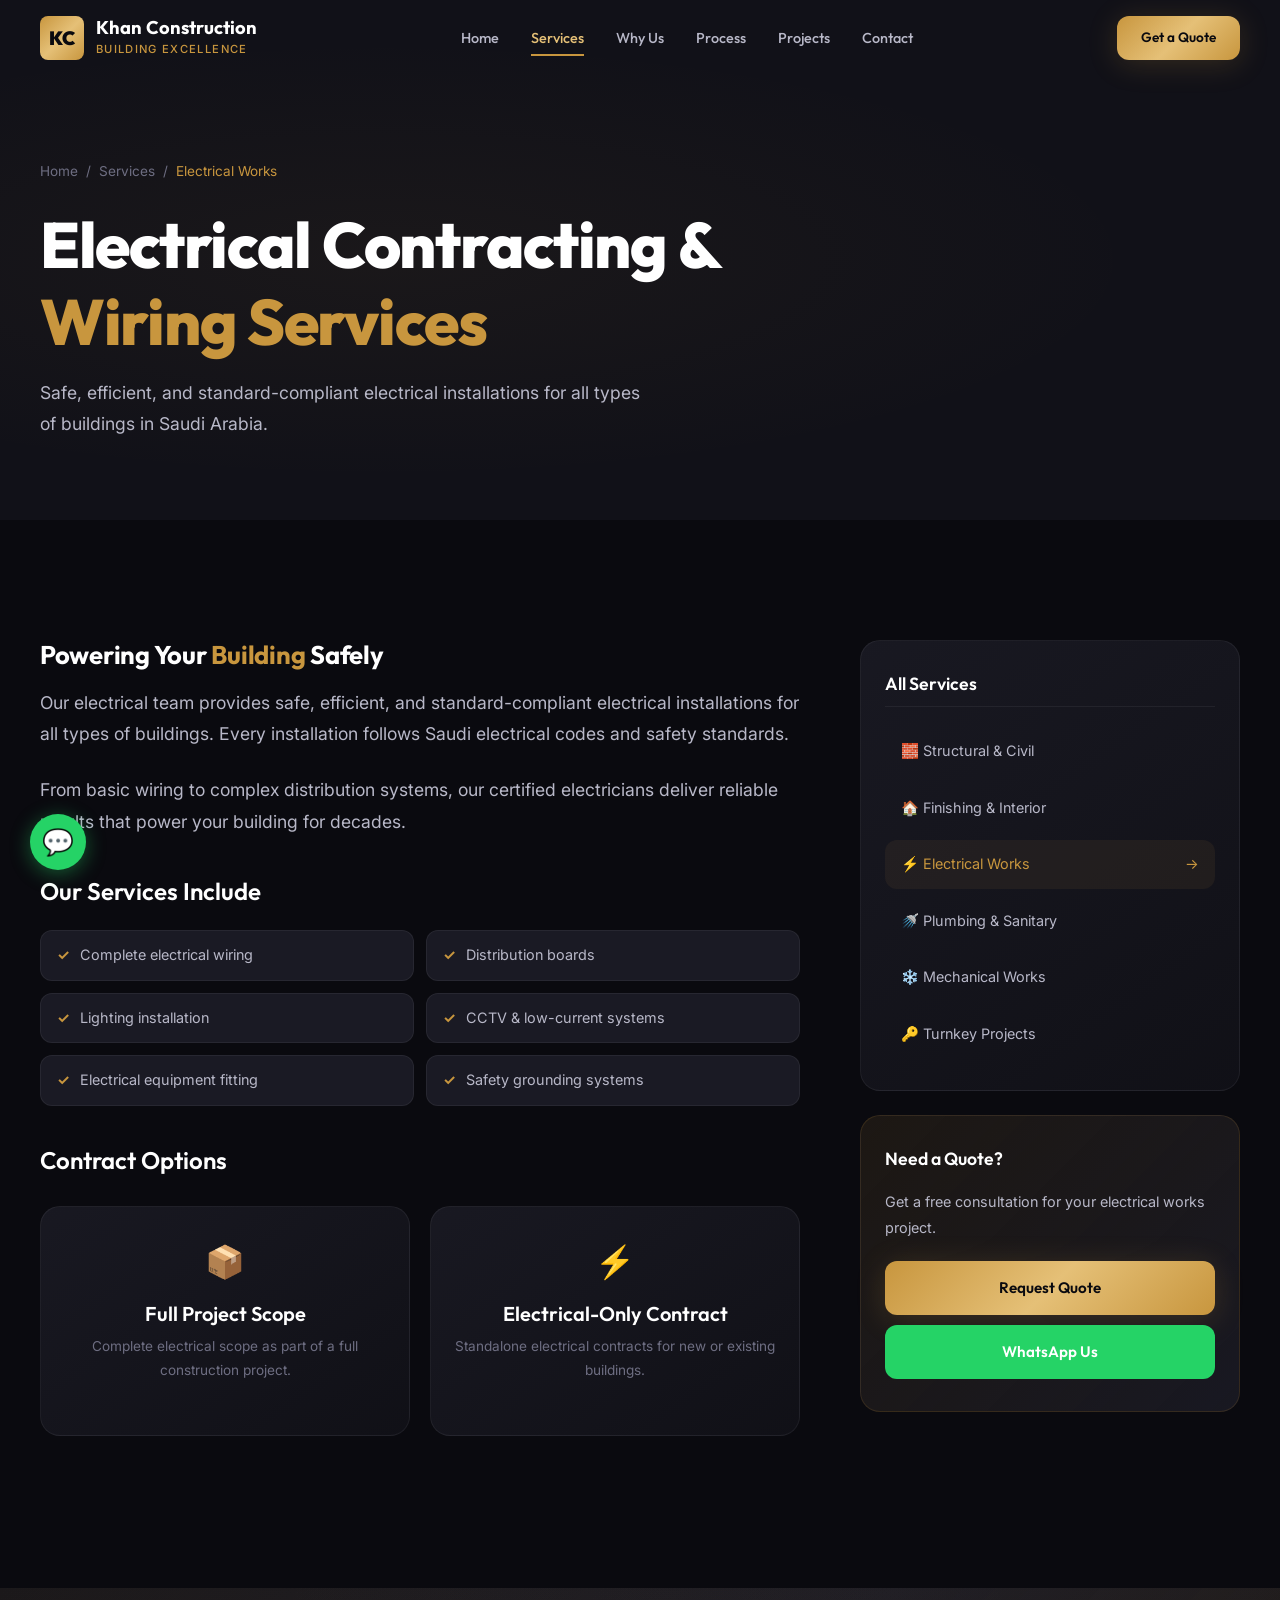
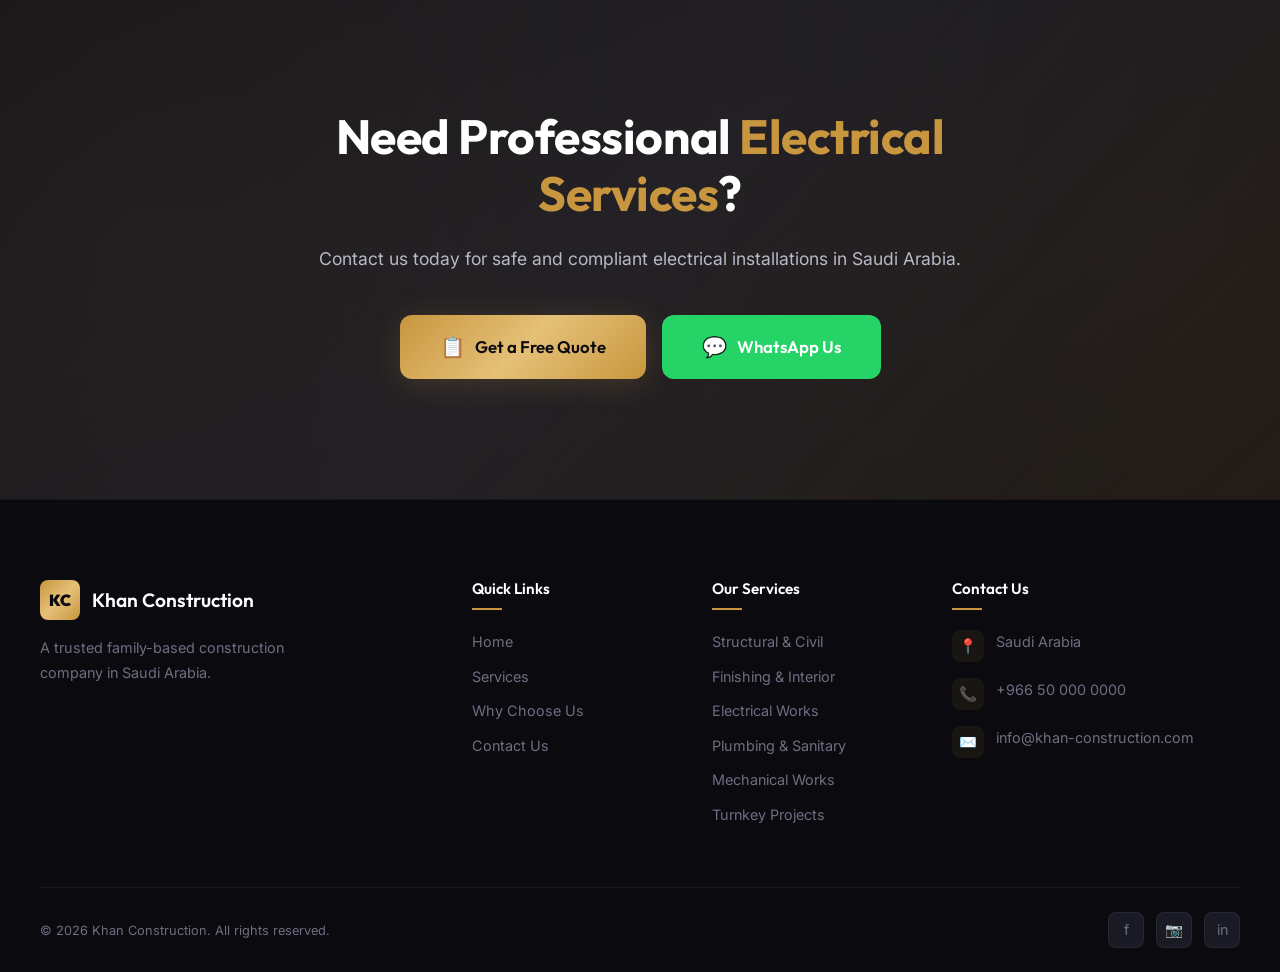
==== commit 1a86a619: "Replace emojis with Font Awesome icons, fix scroll overlap, rename to Khan Construction" ====
--- a/service-electrical.html
+++ b/service-electrical.html
@@ -4,21 +4,21 @@
   <meta charset="UTF-8">
   <meta name="viewport" content="width=device-width, initial-scale=1.0">
   <meta name="description" content="Professional electrical contracting and wiring services in Saudi Arabia — complete wiring, distribution boards, lighting, CCTV, and electrical equipment installation.">
-  <title>Electrical Works | Al-Bina Construction — Saudi Arabia</title>
-  <link rel="icon" type="image/svg+xml" href="data:image/svg+xml,%3Csvg xmlns='http://www.w3.org/2000/svg' viewBox='0 0 100 100'%3E%3Crect width='100' height='100' rx='20' fill='%23C8963E'/%3E%3Ctext x='50' y='68' font-family='Arial' font-size='55' font-weight='bold' text-anchor='middle' fill='%230A0A0F'%3EAB%3C/text%3E%3C/svg%3E">
+  <title>Electrical Works | Khan Construction — Saudi Arabia</title>
+  <link rel="icon" type="image/svg+xml" href="data:image/svg+xml,%3Csvg xmlns='http://www.w3.org/2000/svg' viewBox='0 0 100 100'%3E%3Crect width='100' height='100' rx='20' fill='%23C8963E'/%3E%3Ctext x='50' y='68' font-family='Arial' font-size='55' font-weight='bold' text-anchor='middle' fill='%230A0A0F'%3EKC%3C/text%3E%3C/svg%3E">
   <link rel="stylesheet" href="css/style.css">
   <link rel="stylesheet" href="css/animations.css">
   <link rel="stylesheet" href="css/responsive.css">
 </head>
 <body>
 
-  <div class="page-loader" id="pageLoader"><div class="loader-logo">AB</div></div>
+  <div class="page-loader" id="pageLoader"><div class="loader-logo">KC</div></div>
 
   <nav class="navbar" id="navbar">
     <div class="container">
       <a href="index.html" class="navbar-brand">
-        <div class="navbar-logo">AB</div>
-        <div class="navbar-brand-text"><span class="navbar-brand-name">Al-Bina Construction</span><span class="navbar-brand-tagline">Building Excellence</span></div>
+        <div class="navbar-logo">KC</div>
+        <div class="navbar-brand-text"><span class="navbar-brand-name">Khan Construction</span><span class="navbar-brand-tagline">Building Excellence</span></div>
       </a>
       <div class="navbar-nav">
         <a href="index.html">Home</a><a href="services.html" class="active">Services</a><a href="index.html#why-us">Why Us</a>
@@ -117,12 +117,12 @@
   <footer class="footer">
     <div class="container">
       <div class="footer-grid">
-        <div class="footer-brand"><div class="footer-brand-name"><div class="footer-logo">AB</div><h3>Al-Bina Construction</h3></div><p>A trusted family-based construction company in Saudi Arabia.</p></div>
+        <div class="footer-brand"><div class="footer-brand-name"><div class="footer-logo">KC</div><h3>Khan Construction</h3></div><p>A trusted family-based construction company in Saudi Arabia.</p></div>
         <div><h4 class="footer-heading">Quick Links</h4><div class="footer-links"><a href="index.html">Home</a><a href="services.html">Services</a><a href="index.html#why-us">Why Choose Us</a><a href="index.html#contact">Contact Us</a></div></div>
         <div><h4 class="footer-heading">Our Services</h4><div class="footer-links"><a href="service-structural.html">Structural & Civil</a><a href="service-finishing.html">Finishing & Interior</a><a href="service-electrical.html">Electrical Works</a><a href="service-plumbing.html">Plumbing & Sanitary</a><a href="service-mechanical.html">Mechanical Works</a><a href="service-turnkey.html">Turnkey Projects</a></div></div>
-        <div><h4 class="footer-heading">Contact Us</h4><div class="footer-contact"><div class="footer-contact-item"><div class="footer-contact-icon">📍</div><span>Saudi Arabia</span></div><div class="footer-contact-item"><div class="footer-contact-icon">📞</div><span>+966 50 000 0000</span></div><div class="footer-contact-item"><div class="footer-contact-icon">✉️</div><span>info@albina-construction.com</span></div></div></div>
+        <div><h4 class="footer-heading">Contact Us</h4><div class="footer-contact"><div class="footer-contact-item"><div class="footer-contact-icon">📍</div><span>Saudi Arabia</span></div><div class="footer-contact-item"><div class="footer-contact-icon">📞</div><span>+966 50 000 0000</span></div><div class="footer-contact-item"><div class="footer-contact-icon">✉️</div><span>info@khan-construction.com</span></div></div></div>
       </div>
-      <div class="footer-bottom"><p>&copy; <span class="current-year">2026</span> Al-Bina Construction. All rights reserved.</p><div class="footer-socials"><a href="#" class="footer-social">f</a><a href="#" class="footer-social">📷</a><a href="#" class="footer-social">in</a></div></div>
+      <div class="footer-bottom"><p>&copy; <span class="current-year">2026</span> Khan Construction. All rights reserved.</p><div class="footer-socials"><a href="#" class="footer-social">f</a><a href="#" class="footer-social">📷</a><a href="#" class="footer-social">in</a></div></div>
     </div>
   </footer>
 
--- a/css/style.css
+++ b/css/style.css
@@ -634,19 +634,21 @@
 
 .hero-scroll {
   position: absolute;
-  bottom: 40px;
+  bottom: 12px;
   left: 50%;
   transform: translateX(-50%);
-  z-index: 3;
+  z-index: 4;
   display: flex;
   flex-direction: column;
   align-items: center;
-  gap: 8px;
+  gap: 6px;
   color: var(--text-muted);
-  font-size: 0.75rem;
+  font-size: 0.7rem;
   letter-spacing: 0.15em;
   text-transform: uppercase;
   animation: float 3s ease-in-out infinite;
+  pointer-events: none;
+  opacity: 0.6;
 }
 
 .hero-scroll-line {
@@ -825,6 +827,7 @@
   border: 1px solid var(--border);
   border-radius: var(--radius-md);
   font-size: 1.6rem;
+  color: var(--primary);
   margin-bottom: 20px;
   transition: all var(--transition-base);
 }
@@ -832,6 +835,7 @@
 .service-card:hover .service-card-icon {
   background: var(--primary);
   border-color: var(--primary);
+  color: var(--bg-dark);
   transform: scale(1.05) rotate(5deg);
   box-shadow: var(--shadow-gold);
 }
